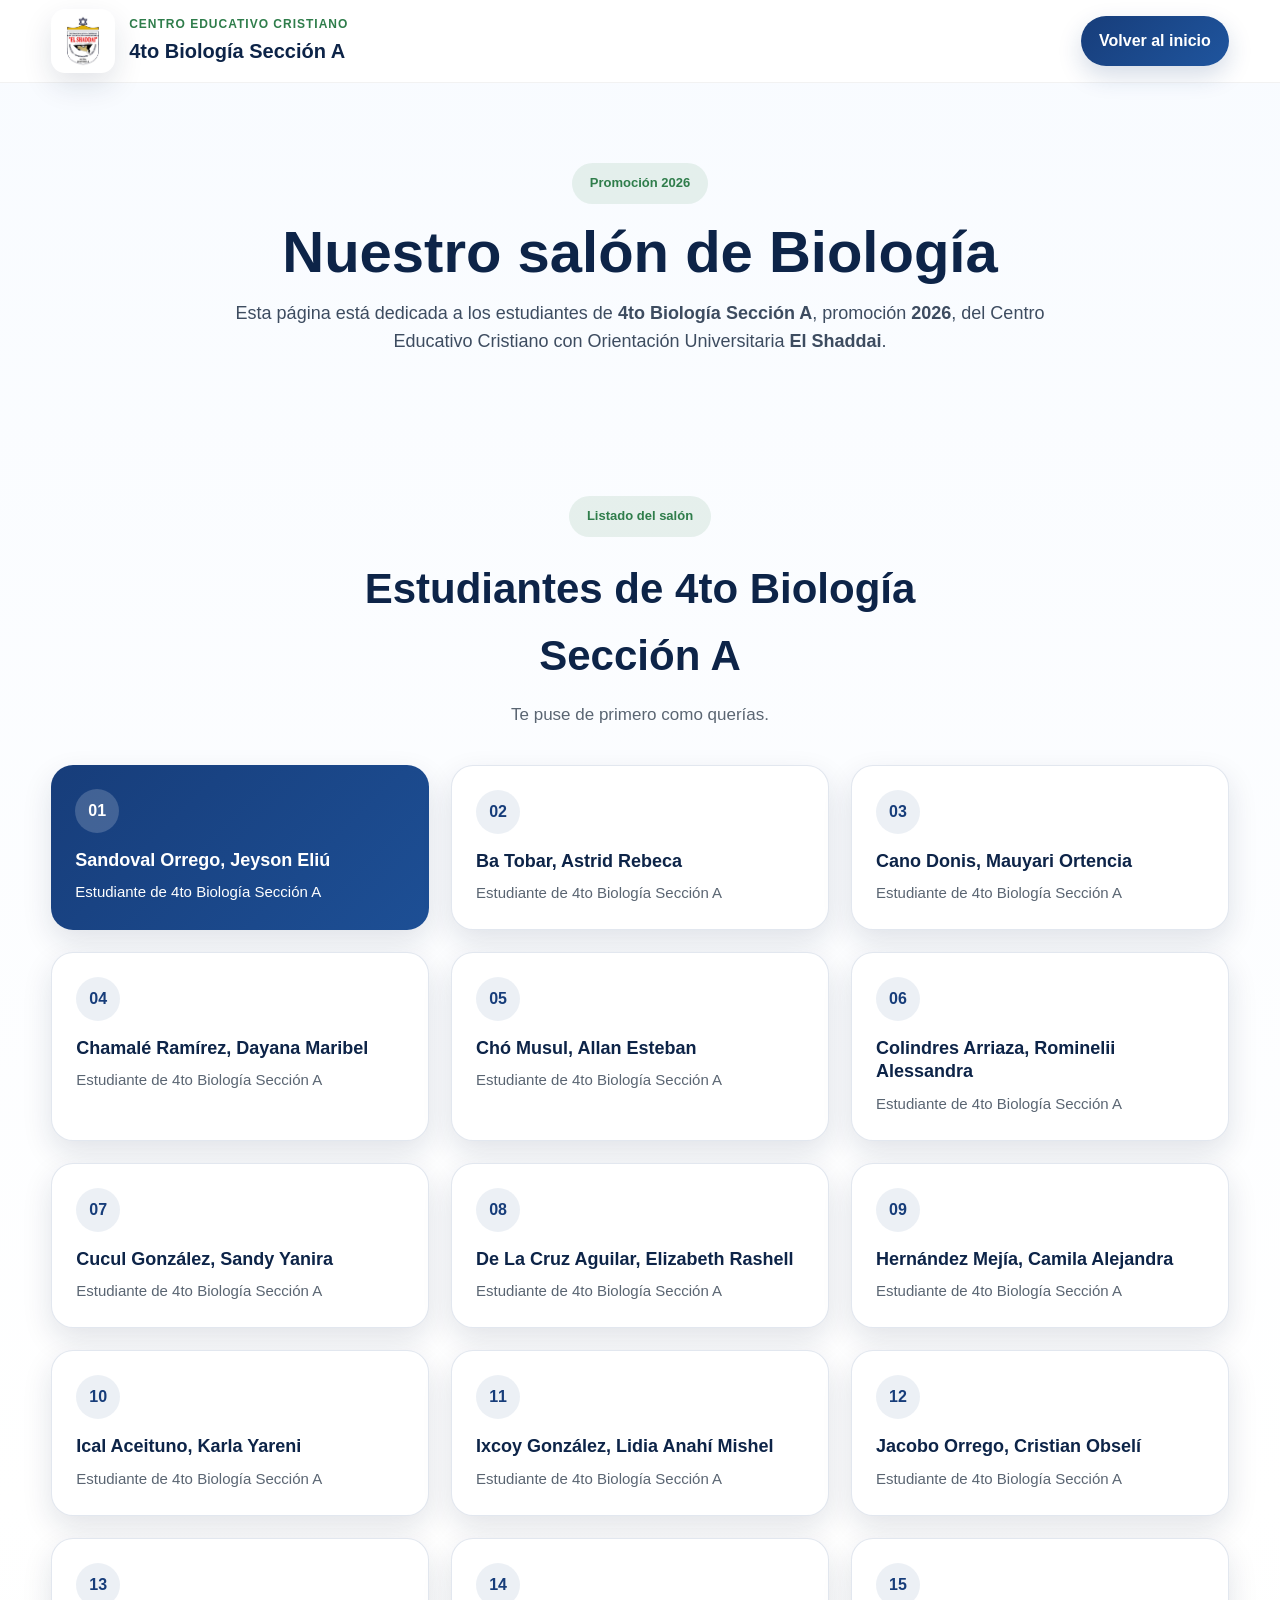
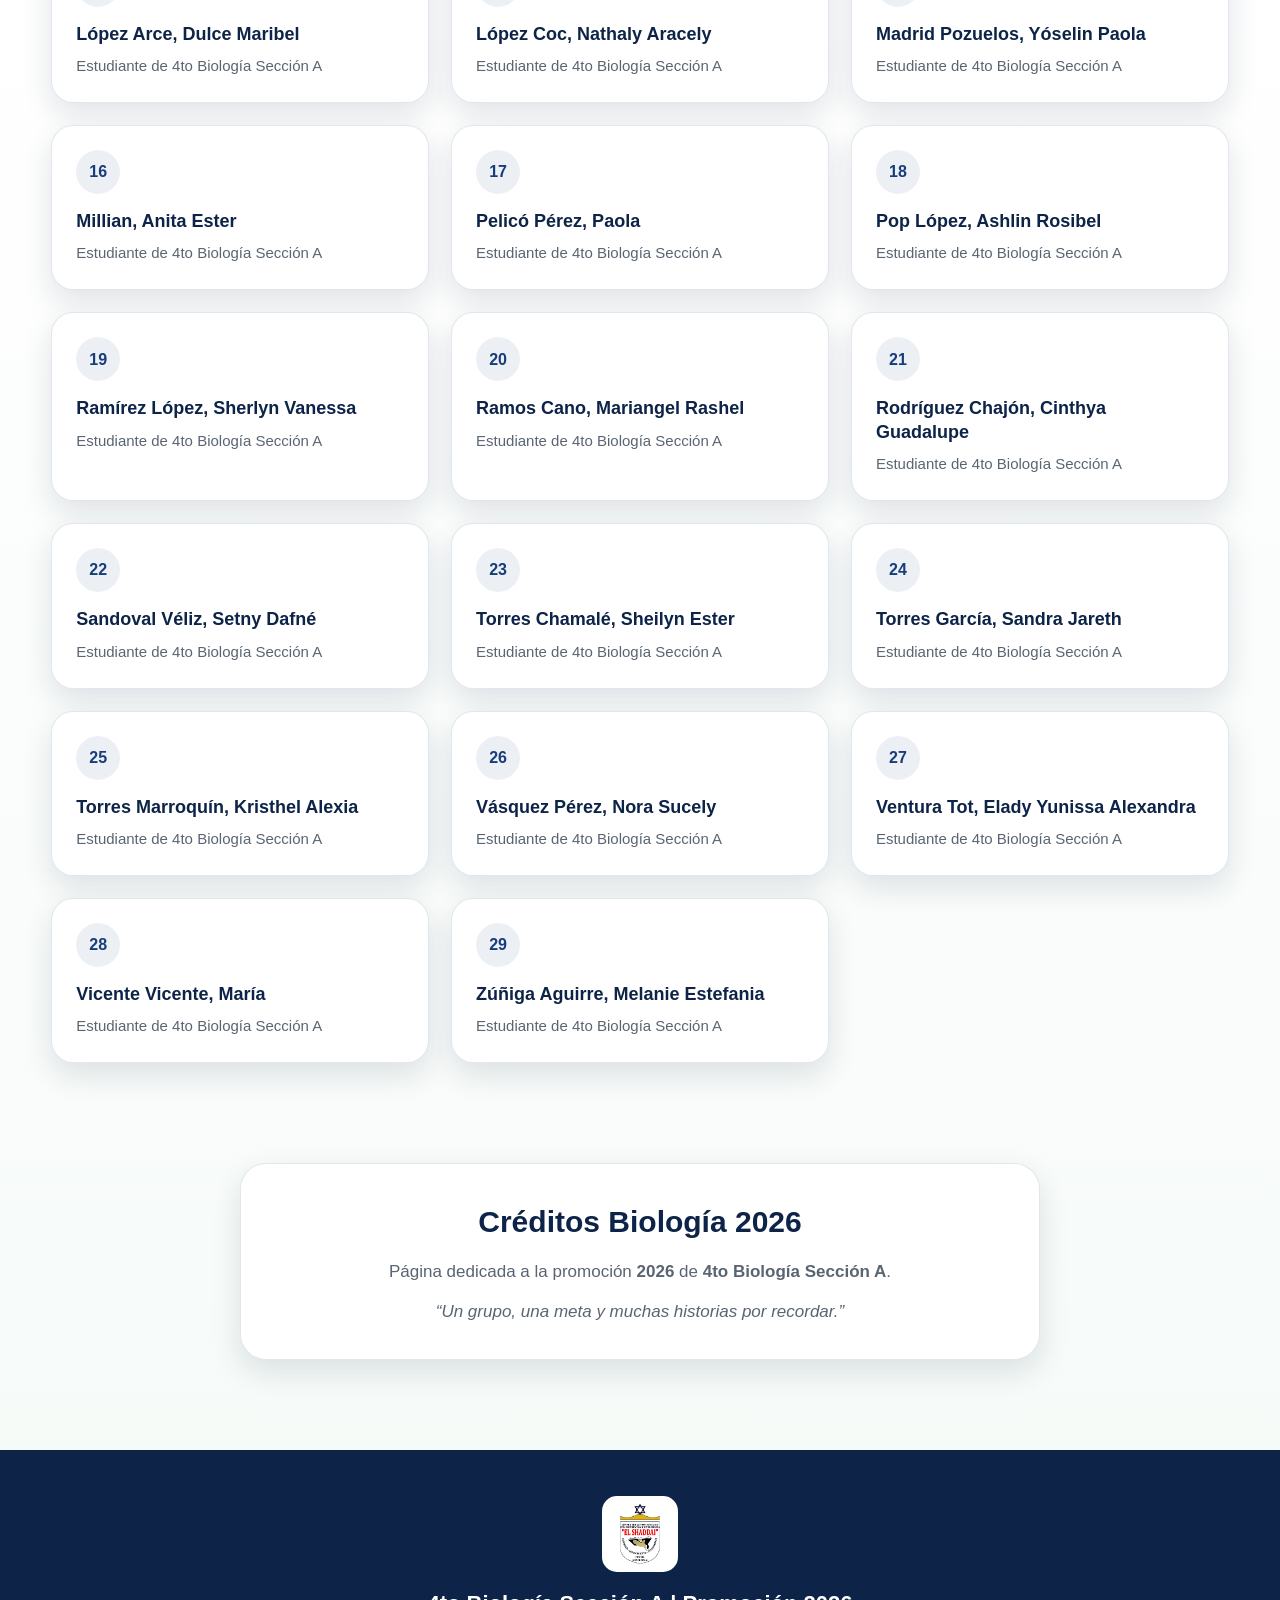
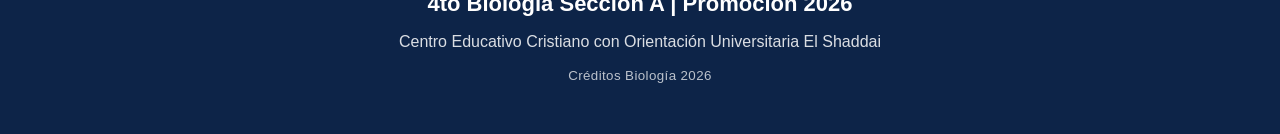
==== promocion-2026.html @ d571eb53 "Add files via upload" ====
<!DOCTYPE html>
<html lang="es">
<head>
  <meta charset="UTF-8" />
  <meta name="viewport" content="width=device-width, initial-scale=1.0" />
  <title>Promoción 2026 | 4to Biología Sección A</title>
  <link rel="stylesheet" href="css/promocion.css" />
</head>
<body>

  <header class="topbar">
    <div class="container topbar-content">
      <div class="brand">
        <img src="img/logo.png" alt="Logo El Shaddai">
        <div>
          <span>Centro Educativo Cristiano</span>
          <h1>4to Biología Sección A</h1>
        </div>
      </div>

      <a href="index.html" class="btn-volver">Volver al inicio</a>
    </div>
  </header>

  <section class="hero-promocion">
    <div class="container hero-content">
      <span class="badge">Promoción 2026</span>
      <h2>Nuestro salón de Biología</h2>
      <p>
        Esta página está dedicada a los estudiantes de <strong>4to Biología Sección A</strong>,
        promoción <strong>2026</strong>, del Centro Educativo Cristiano con Orientación Universitaria
        <strong>El Shaddai</strong>.
      </p>
    </div>
  </section>

  <section class="section alumnos-section">
    <div class="container">
      <div class="section-header">
        <span class="section-tag">Listado del salón</span>
        <h3>Estudiantes de 4to Biología Sección A</h3>
        <p>Te puse de primero como querías.</p>
      </div>

      <div class="alumnos-grid">

        <article class="alumno-card destacado">
          <span class="numero">01</span>
          <h4>Sandoval Orrego, Jeyson Eliú</h4>
          <p>Estudiante de 4to Biología Sección A</p>
        </article>

        <article class="alumno-card">
          <span class="numero">02</span>
          <h4>Ba Tobar, Astrid Rebeca</h4>
          <p>Estudiante de 4to Biología Sección A</p>
        </article>

        <article class="alumno-card">
          <span class="numero">03</span>
          <h4>Cano Donis, Mauyari Ortencia</h4>
          <p>Estudiante de 4to Biología Sección A</p>
        </article>

        <article class="alumno-card">
          <span class="numero">04</span>
          <h4>Chamalé Ramírez, Dayana Maribel</h4>
          <p>Estudiante de 4to Biología Sección A</p>
        </article>

        <article class="alumno-card">
          <span class="numero">05</span>
          <h4>Chó Musul, Allan Esteban</h4>
          <p>Estudiante de 4to Biología Sección A</p>
        </article>

        <article class="alumno-card">
          <span class="numero">06</span>
          <h4>Colindres Arriaza, Rominelii Alessandra</h4>
          <p>Estudiante de 4to Biología Sección A</p>
        </article>

        <article class="alumno-card">
          <span class="numero">07</span>
          <h4>Cucul González, Sandy Yanira</h4>
          <p>Estudiante de 4to Biología Sección A</p>
        </article>

        <article class="alumno-card">
          <span class="numero">08</span>
          <h4>De La Cruz Aguilar, Elizabeth Rashell</h4>
          <p>Estudiante de 4to Biología Sección A</p>
        </article>

        <article class="alumno-card">
          <span class="numero">09</span>
          <h4>Hernández Mejía, Camila Alejandra</h4>
          <p>Estudiante de 4to Biología Sección A</p>
        </article>

        <article class="alumno-card">
          <span class="numero">10</span>
          <h4>Ical Aceituno, Karla Yareni</h4>
          <p>Estudiante de 4to Biología Sección A</p>
        </article>

        <article class="alumno-card">
          <span class="numero">11</span>
          <h4>Ixcoy González, Lidia Anahí Mishel</h4>
          <p>Estudiante de 4to Biología Sección A</p>
        </article>

        <article class="alumno-card">
          <span class="numero">12</span>
          <h4>Jacobo Orrego, Cristian Obselí</h4>
          <p>Estudiante de 4to Biología Sección A</p>
        </article>

        <article class="alumno-card">
          <span class="numero">13</span>
          <h4>López Arce, Dulce Maribel</h4>
          <p>Estudiante de 4to Biología Sección A</p>
        </article>

        <article class="alumno-card">
          <span class="numero">14</span>
          <h4>López Coc, Nathaly Aracely</h4>
          <p>Estudiante de 4to Biología Sección A</p>
        </article>

        <article class="alumno-card">
          <span class="numero">15</span>
          <h4>Madrid Pozuelos, Yóselin Paola</h4>
          <p>Estudiante de 4to Biología Sección A</p>
        </article>

        <article class="alumno-card">
          <span class="numero">16</span>
          <h4>Millian, Anita Ester</h4>
          <p>Estudiante de 4to Biología Sección A</p>
        </article>

        <article class="alumno-card">
          <span class="numero">17</span>
          <h4>Pelicó Pérez, Paola</h4>
          <p>Estudiante de 4to Biología Sección A</p>
        </article>

        <article class="alumno-card">
          <span class="numero">18</span>
          <h4>Pop López, Ashlin Rosibel</h4>
          <p>Estudiante de 4to Biología Sección A</p>
        </article>

        <article class="alumno-card">
          <span class="numero">19</span>
          <h4>Ramírez López, Sherlyn Vanessa</h4>
          <p>Estudiante de 4to Biología Sección A</p>
        </article>

        <article class="alumno-card">
          <span class="numero">20</span>
          <h4>Ramos Cano, Mariangel Rashel</h4>
          <p>Estudiante de 4to Biología Sección A</p>
        </article>

        <article class="alumno-card">
          <span class="numero">21</span>
          <h4>Rodríguez Chajón, Cinthya Guadalupe</h4>
          <p>Estudiante de 4to Biología Sección A</p>
        </article>

        <article class="alumno-card">
          <span class="numero">22</span>
          <h4>Sandoval Véliz, Setny Dafné</h4>
          <p>Estudiante de 4to Biología Sección A</p>
        </article>

        <article class="alumno-card">
          <span class="numero">23</span>
          <h4>Torres Chamalé, Sheilyn Ester</h4>
          <p>Estudiante de 4to Biología Sección A</p>
        </article>

        <article class="alumno-card">
          <span class="numero">24</span>
          <h4>Torres García, Sandra Jareth</h4>
          <p>Estudiante de 4to Biología Sección A</p>
        </article>

        <article class="alumno-card">
          <span class="numero">25</span>
          <h4>Torres Marroquín, Kristhel Alexia</h4>
          <p>Estudiante de 4to Biología Sección A</p>
        </article>

        <article class="alumno-card">
          <span class="numero">26</span>
          <h4>Vásquez Pérez, Nora Sucely</h4>
          <p>Estudiante de 4to Biología Sección A</p>
        </article>

        <article class="alumno-card">
          <span class="numero">27</span>
          <h4>Ventura Tot, Elady Yunissa Alexandra</h4>
          <p>Estudiante de 4to Biología Sección A</p>
        </article>

        <article class="alumno-card">
          <span class="numero">28</span>
          <h4>Vicente Vicente, María</h4>
          <p>Estudiante de 4to Biología Sección A</p>
        </article>

        <article class="alumno-card">
          <span class="numero">29</span>
          <h4>Zúñiga Aguirre, Melanie Estefania</h4>
          <p>Estudiante de 4to Biología Sección A</p>
        </article>

      </div>
    </div>
  </section>

  <section class="section creditos-section">
    <div class="container">
      <div class="creditos-box">
        <h3>Créditos Biología 2026</h3>
        <p>
          Página dedicada a la promoción <strong>2026</strong> de
          <strong>4to Biología Sección A</strong>.
        </p>
        <p class="frase-final">
          “Un grupo, una meta y muchas historias por recordar.”
        </p>
      </div>
    </div>
  </section>

  <footer class="footer-promocion">
    <div class="container footer-content">
      <img src="img/logo.png" alt="Logo El Shaddai">
      <h4>4to Biología Sección A | Promoción 2026</h4>
      <p>Centro Educativo Cristiano con Orientación Universitaria El Shaddai</p>
      <small>Créditos Biología 2026</small>
    </div>
  </footer>

</body>
</html>
---- css/promocion.css ----
:root {
  --azul: #173d7a;
  --azul-oscuro: #0d2448;
  --verde: #2f7d4b;
  --dorado: #d3a321;
  --blanco: #ffffff;
  --texto: #1c2633;
  --gris: #5a6572;
  --fondo: #f5f8fc;
  --borde: rgba(23, 61, 122, 0.12);
  --sombra: 0 12px 30px rgba(14, 35, 69, 0.12);
  --radio: 22px;
  --max: 1200px;
}

* {
  margin: 0;
  padding: 0;
  box-sizing: border-box;
}

body {
  font-family: Arial, Helvetica, sans-serif;
  color: var(--texto);
  background: linear-gradient(180deg, #f8fbff 0%, #ffffff 45%, #f5faf7 100%);
  line-height: 1.6;
}

img {
  width: 100%;
  display: block;
}

a {
  text-decoration: none;
}

.container {
  width: min(92%, var(--max));
  margin: 0 auto;
}

.topbar {
  background: rgba(255, 255, 255, 0.95);
  border-bottom: 1px solid rgba(0, 0, 0, 0.05);
  position: sticky;
  top: 0;
  z-index: 1000;
  backdrop-filter: blur(12px);
}

.topbar-content {
  min-height: 82px;
  display: flex;
  justify-content: space-between;
  align-items: center;
  gap: 20px;
}

.brand {
  display: flex;
  align-items: center;
  gap: 14px;
}

.brand img {
  width: 64px;
  height: 64px;
  object-fit: contain;
  background: white;
  padding: 6px;
  border-radius: 14px;
  box-shadow: var(--sombra);
}

.brand span {
  display: block;
  font-size: 12px;
  color: var(--verde);
  font-weight: bold;
  text-transform: uppercase;
  letter-spacing: 1px;
}

.brand h1 {
  font-size: 20px;
  color: var(--azul-oscuro);
}

.btn-volver {
  display: inline-flex;
  align-items: center;
  justify-content: center;
  padding: 12px 18px;
  border-radius: 999px;
  background: linear-gradient(135deg, var(--azul), #1f559e);
  color: white;
  font-weight: bold;
  box-shadow: 0 10px 24px rgba(23, 61, 122, 0.18);
}

.hero-promocion {
  padding: 80px 0 60px;
}

.hero-content {
  text-align: center;
  max-width: 850px;
}

.badge,
.section-tag {
  display: inline-block;
  padding: 10px 18px;
  border-radius: 999px;
  background: rgba(47, 125, 75, 0.1);
  color: var(--verde);
  font-size: 13px;
  font-weight: bold;
  margin-bottom: 18px;
}

.hero-content h2 {
  font-size: clamp(34px, 5vw, 58px);
  color: var(--azul-oscuro);
  line-height: 1.05;
  margin-bottom: 16px;
}

.hero-content p {
  font-size: 18px;
  color: #3d4c60;
}

.section {
  padding: 80px 0;
}

.section-header {
  text-align: center;
  max-width: 720px;
  margin: 0 auto 36px;
}

.section-header h3 {
  font-size: clamp(28px, 4vw, 42px);
  color: var(--azul-oscuro);
  margin-bottom: 12px;
}

.section-header p {
  color: var(--gris);
  font-size: 17px;
}

.alumnos-grid {
  display: grid;
  grid-template-columns: repeat(3, 1fr);
  gap: 22px;
}

.alumno-card {
  background: white;
  border-radius: var(--radio);
  padding: 24px;
  border: 1px solid var(--borde);
  box-shadow: var(--sombra);
  transition: 0.3s ease;
}

.alumno-card:hover {
  transform: translateY(-4px);
}

.alumno-card .numero {
  display: inline-flex;
  width: 44px;
  height: 44px;
  border-radius: 50%;
  align-items: center;
  justify-content: center;
  background: rgba(23, 61, 122, 0.08);
  color: var(--azul);
  font-weight: bold;
  margin-bottom: 16px;
}

.alumno-card h4 {
  font-size: 18px;
  color: var(--azul-oscuro);
  margin-bottom: 8px;
  line-height: 1.3;
}

.alumno-card p {
  color: var(--gris);
  font-size: 15px;
}

.alumno-card.destacado {
  background: linear-gradient(135deg, #173d7a 0%, #1d4f95 100%);
  color: white;
  border: none;
}

.alumno-card.destacado .numero {
  background: rgba(255, 255, 255, 0.18);
  color: white;
}

.alumno-card.destacado h4,
.alumno-card.destacado p {
  color: white;
}

.creditos-section {
  padding-top: 20px;
  padding-bottom: 90px;
}

.creditos-box {
  background: white;
  border-radius: 26px;
  padding: 34px;
  text-align: center;
  box-shadow: var(--sombra);
  border: 1px solid var(--borde);
  max-width: 800px;
  margin: 0 auto;
}

.creditos-box h3 {
  color: var(--azul-oscuro);
  font-size: 30px;
  margin-bottom: 12px;
}

.creditos-box p {
  color: var(--gris);
  font-size: 17px;
}

.frase-final {
  margin-top: 12px;
  font-style: italic;
}

.footer-promocion {
  background: var(--azul-oscuro);
  color: white;
  text-align: center;
  padding: 46px 20px;
}

.footer-content img {
  width: 76px;
  margin: 0 auto 14px;
  background: white;
  border-radius: 15px;
  padding: 5px;
}

.footer-content h4 {
  margin-bottom: 8px;
  font-size: 22px;
}

.footer-content p {
  color: rgba(255, 255, 255, 0.85);
  margin-bottom: 8px;
}

.footer-content small {
  color: rgba(255, 255, 255, 0.72);
  letter-spacing: 0.4px;
}

@media (max-width: 992px) {
  .alumnos-grid {
    grid-template-columns: repeat(2, 1fr);
  }
}

@media (max-width: 768px) {
  .topbar-content {
    flex-direction: column;
    justify-content: center;
    padding: 16px 0;
  }

  .hero-promocion {
    padding-top: 50px;
  }

  .alumnos-grid {
    grid-template-columns: 1fr;
  }

  .hero-content p,
  .section-header p,
  .creditos-box p {
    font-size: 16px;
  }

  .btn-volver {
    width: 100%;
  }
}
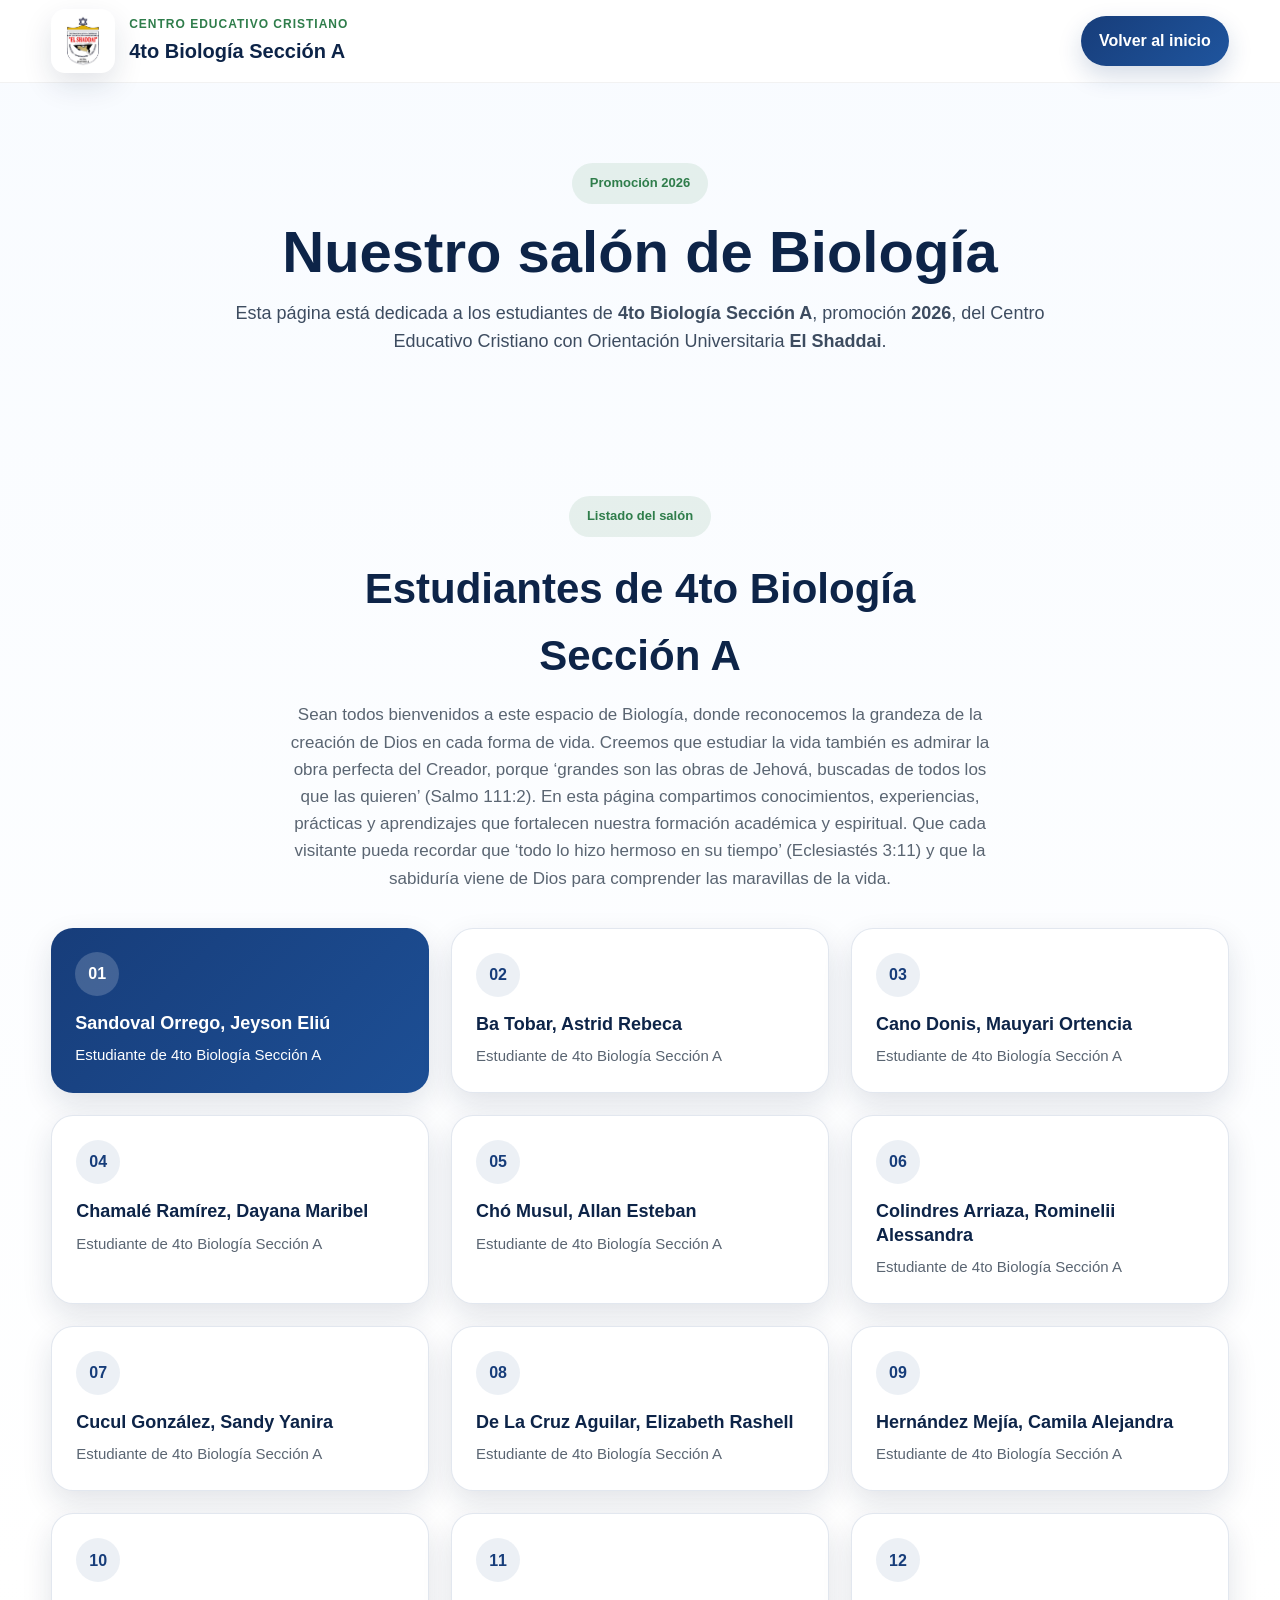
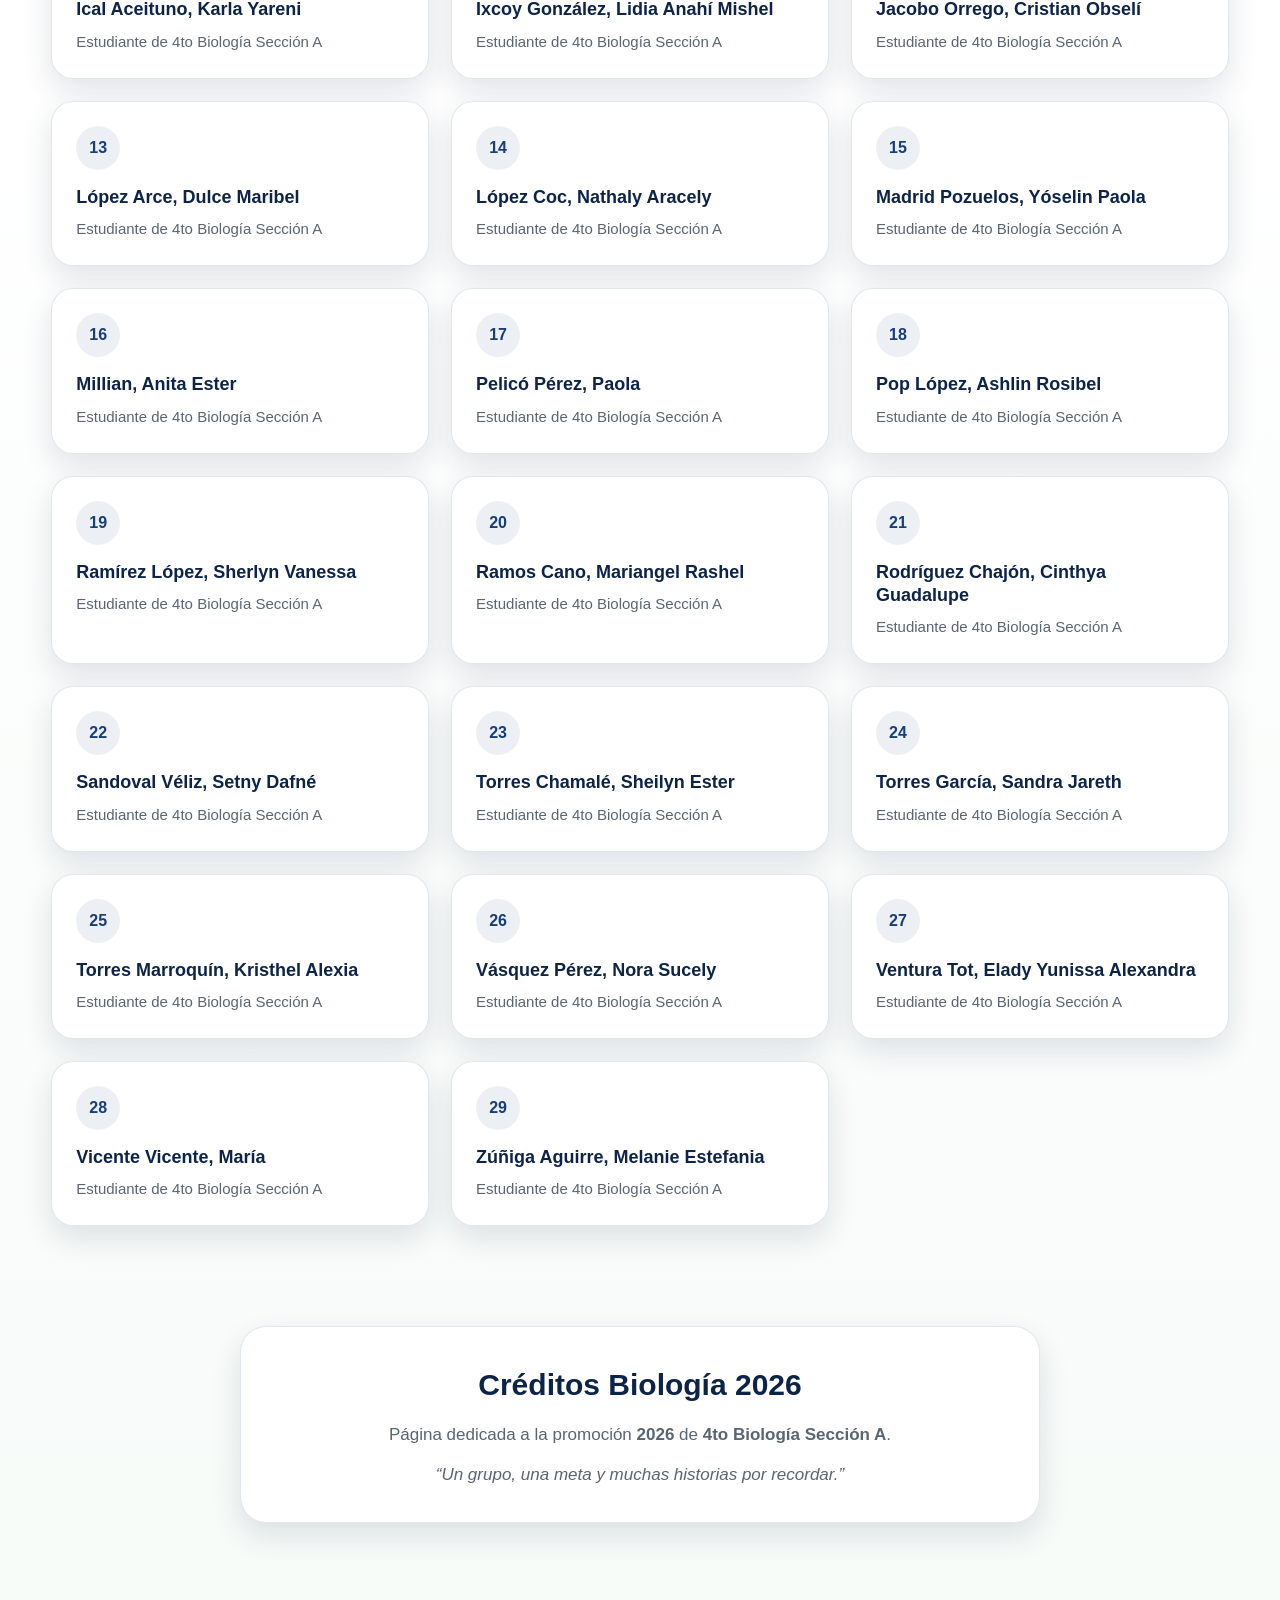
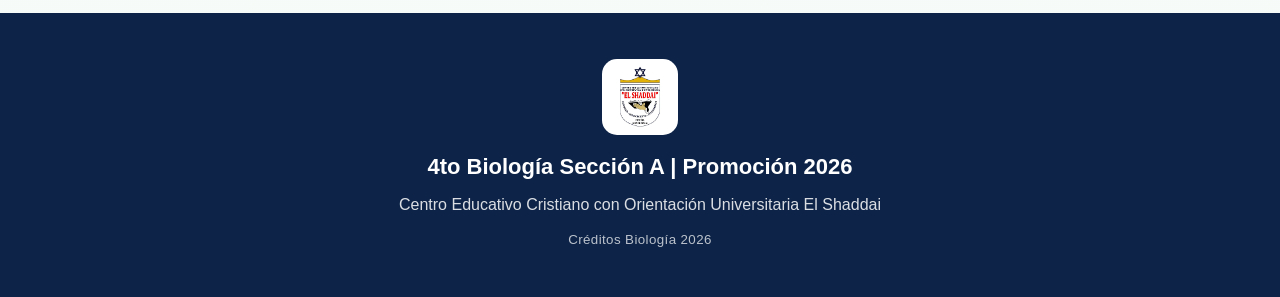
==== commit 8e372ffd: "Revise content and add welcome message to HTML Updated the content of the 'promocion-2026.html' file" ====
--- a/promocion-2026.html
+++ b/promocion-2026.html
@@ -39,7 +39,7 @@
       <div class="section-header">
         <span class="section-tag">Listado del salón</span>
         <h3>Estudiantes de 4to Biología Sección A</h3>
-        <p>Te puse de primero como querías.</p>
+        <p>Sean todos bienvenidos a este espacio de Biología, donde reconocemos la grandeza de la creación de Dios en cada forma de vida. Creemos que estudiar la vida también es admirar la obra perfecta del Creador, porque ‘grandes son las obras de Jehová, buscadas de todos los que las quieren’ (Salmo 111:2). En esta página compartimos conocimientos, experiencias, prácticas y aprendizajes que fortalecen nuestra formación académica y espiritual. Que cada visitante pueda recordar que ‘todo lo hizo hermoso en su tiempo’ (Eclesiastés 3:11) y que la sabiduría viene de Dios para comprender las maravillas de la vida.</p>
       </div>
 
       <div class="alumnos-grid">
@@ -247,4 +247,4 @@
   </footer>
 
 </body>
-</html>+</html>
